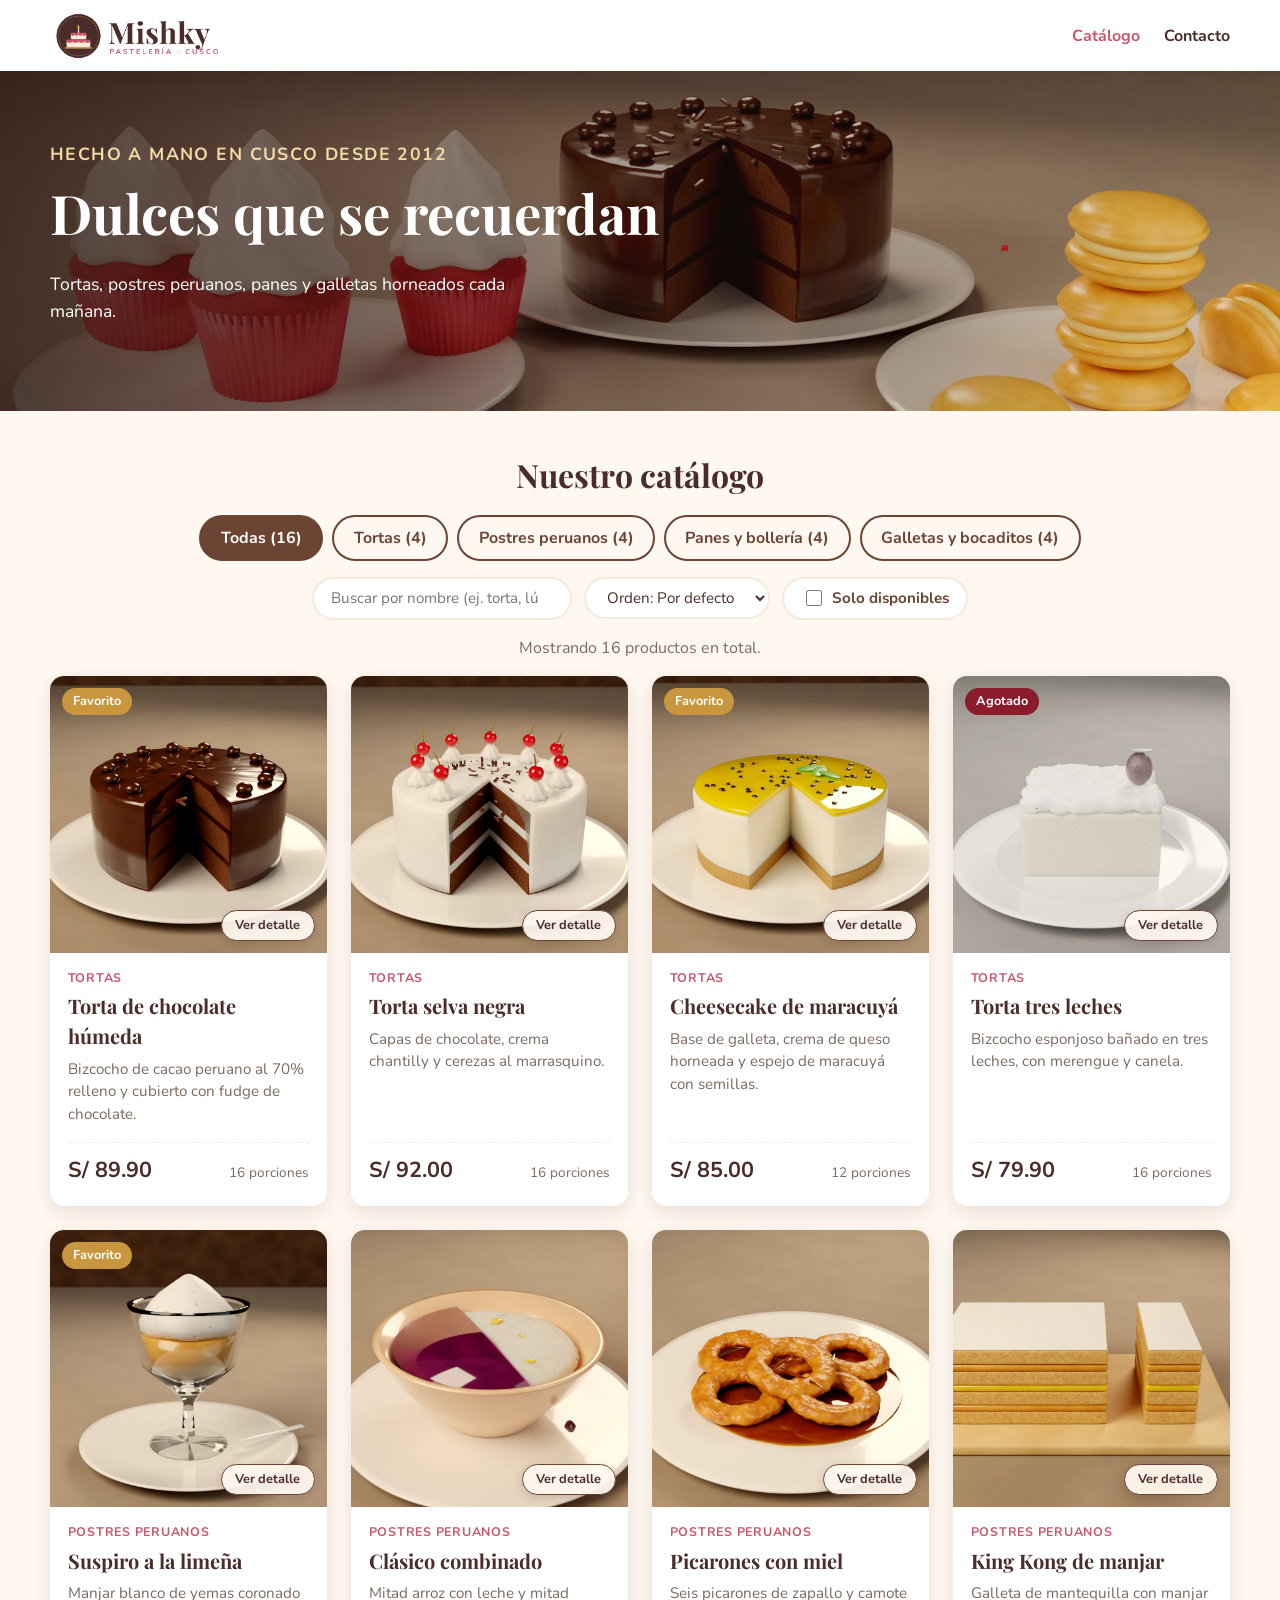
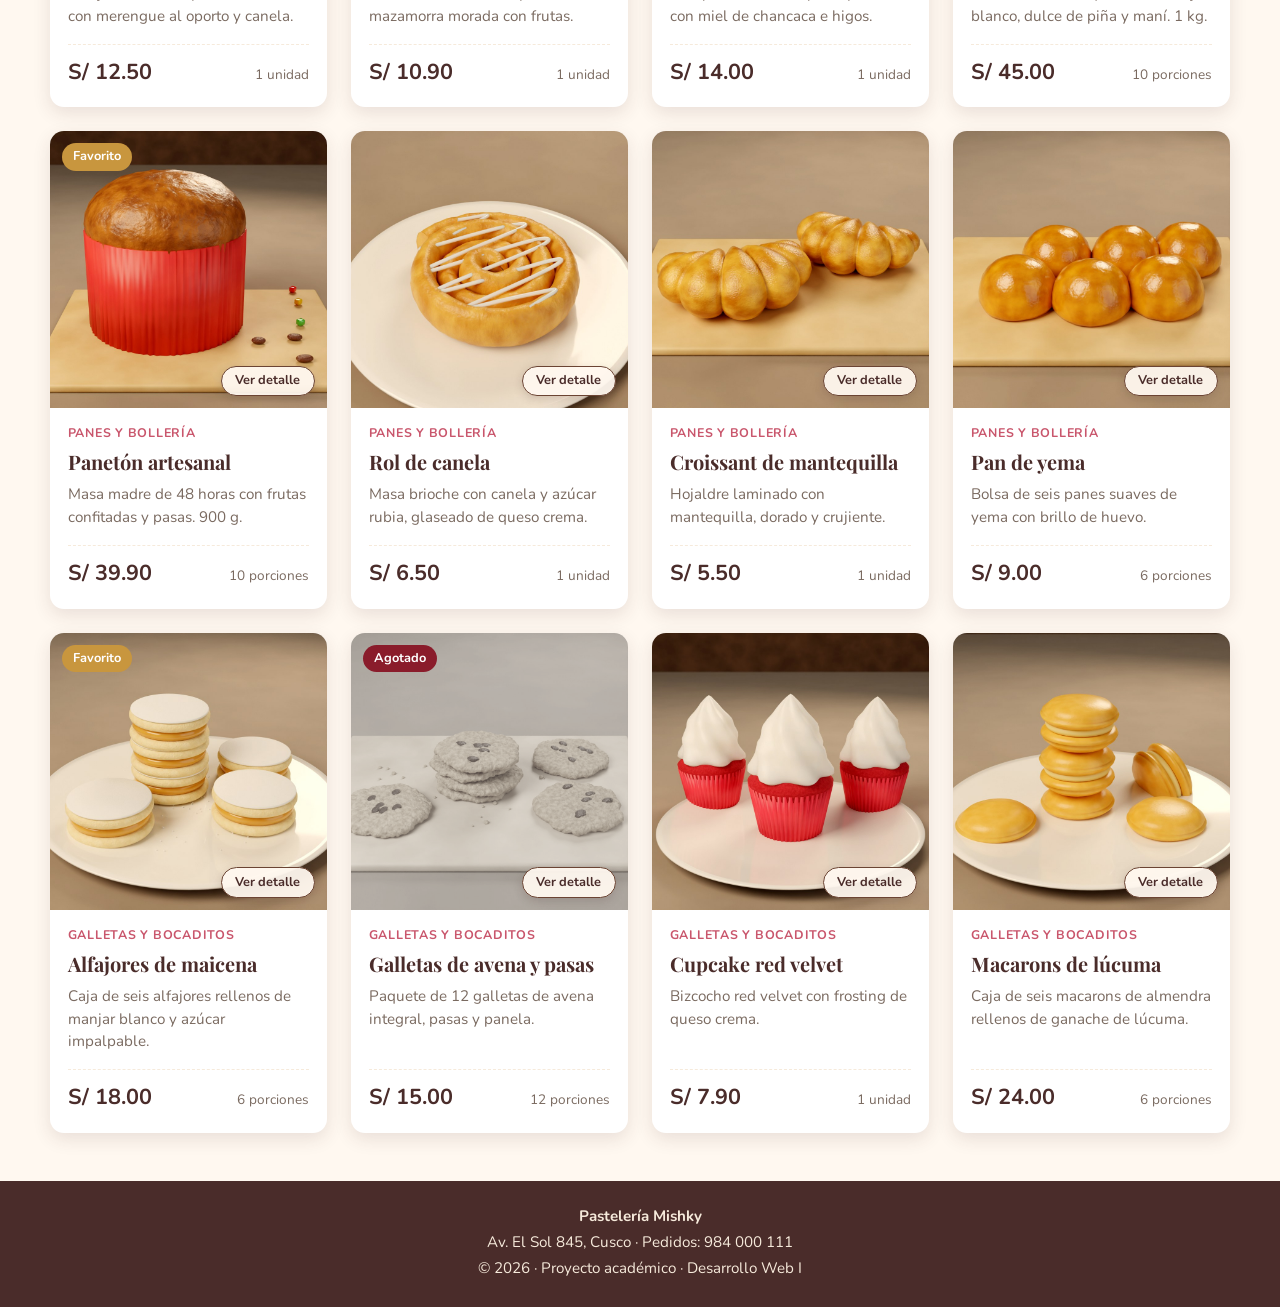
==== pasteleria-mishky/catalogo.html @ b1ee675c "Add files via upload" ====
<!doctype html>
<html lang="es">
  <head>
    <meta charset="UTF-8" />
    <meta name="viewport" content="width=device-width, initial-scale=1.0" />
    <title>Catálogo — Pastelería Mishky</title>
    <meta
      name="description"
      content="Tortas, postres peruanos, panes y galletas artesanales de Pastelería Mishky."
    />
    <link rel="icon" href="img/favicon.png" type="image/png" />
    <link rel="preconnect" href="https://fonts.googleapis.com" />
    <link rel="preconnect" href="https://fonts.gstatic.com" crossorigin />
    <link
      href="https://fonts.googleapis.com/css2?family=Playfair+Display:wght@700&family=Nunito:wght@400;700&display=swap"
      rel="stylesheet"
    />
    <link rel="stylesheet" href="css/estilos.css" />
  </head>
  <body>
    <header class="cabecera">
      <div class="contenedor cabecera__fila">
        <a href="catalogo.html" class="marca">
          <img
            src="img/logo.png"
            alt="Pastelería Mishky"
            width="176"
            height="52"
          />
        </a>
        <nav aria-label="Principal">
          <ul class="menu">
            <li><a href="#catalogo" aria-current="page">Catálogo</a></li>
            <li><a href="#contacto">Contacto</a></li>
          </ul>
        </nav>
      </div>
    </header>

    <section class="hero">
      <div class="contenedor hero__texto">
        <p class="hero__antetitulo">Hecho a mano en Cusco desde 2012</p>
        <h1>Dulces que se recuerdan</h1>
        <p>Tortas, postres peruanos, panes y galletas horneados cada mañana.</p>
      </div>
    </section>

    <main id="catalogo" class="contenedor">
      <h2 class="titulo-seccion">Nuestro catálogo</h2>

      <!-- Los botones de categoría se generan desde productos.json -->
      <div
        id="filtros"
        class="filtros"
        role="group"
        aria-label="Filtrar por categoría"
      ></div>

      <!-- Retos adicionales: Buscador, Ordenar por precio y Solo disponibles -->
      <div class="controles" aria-label="Búsqueda y ordenamiento">
        <input
          type="search"
          id="buscador"
          class="control-input"
          placeholder="Buscar por nombre (ej. torta, lúcuma...)"
          aria-label="Buscar producto por nombre"
        />

        <select id="orden" class="control-select" aria-label="Ordenar por precio">
          <option value="defecto">Orden: Por defecto</option>
          <option value="asc">Menor precio</option>
          <option value="desc">Mayor precio</option>
        </select>

        <label class="control-check">
          <input type="checkbox" id="solo-disponibles" />
          <span>Solo disponibles</span>
        </label>
      </div>

      <p id="estado" class="estado" role="status" aria-live="polite"></p>

      <!-- Contenedor vacío: el catálogo se renderiza con JavaScript -->
      <ul id="grilla" class="grilla" aria-busy="true"></ul>
    </main>

    <footer id="contacto" class="pie">
      <div class="contenedor">
        <strong>Pastelería Mishky</strong>
        <p>Av. El Sol 845, Cusco · Pedidos: 984 000 111</p>
        <p>&copy; 2026 · Proyecto académico · Desarrollo Web I</p>
      </div>
    </footer>

    <!-- Plantilla de una tarjeta de producto: el navegador no la muestra -->
    <template id="tpl-producto">
      <li class="tarjeta">
        <figure class="tarjeta__foto">
          <img width="600" height="600" loading="lazy" alt="" />
          <span class="etiqueta" hidden></span>
          <button type="button" class="btn-info">Ver detalle</button>
        </figure>
        <div class="tarjeta__cuerpo">
          <p class="tarjeta__categoria"></p>
          <h3 class="tarjeta__nombre"></h3>
          <p class="tarjeta__descripcion"></p>
          <div class="tarjeta__pie">
            <span class="tarjeta__precio"></span>
            <span class="tarjeta__porciones"></span>
          </div>
        </div>
      </li>
    </template>

    <!-- Ventana modal con la descripción detallada de cada producto -->
    <dialog id="modal-detalle" class="modal" aria-labelledby="modal-titulo">
      <article class="modal__contenido">
        <button
          type="button"
          class="modal__cerrar"
          aria-label="Cerrar detalle del producto"
        >
          &times;
        </button>
        <figure class="modal__foto">
          <img id="modal-img" src="img/sin-imagen.jpg" alt="" />
          <span id="modal-etiqueta" class="etiqueta" hidden></span>
        </figure>
        <div class="modal__cuerpo">
          <p id="modal-categoria" class="tarjeta__categoria"></p>
          <h3 id="modal-titulo" class="modal__titulo"></h3>
          <p id="modal-descripcion" class="modal__descripcion"></p>
          <ul class="modal__datos">
            <li>
              <strong>Presentación:</strong> <span id="modal-porciones"></span>
            </li>
            <li>
              <strong>Disponibilidad:</strong> <span id="modal-stock"></span>
            </li>
          </ul>
          <div class="modal__pie">
            <span id="modal-precio" class="tarjeta__precio"></span>
            <span class="modal__pedido">Pedidos: 984 000 111</span>
          </div>
        </div>
      </article>
    </dialog>

    <script src="js/catalogo.js" defer></script>
  </body>
</html>
---- pasteleria-mishky/css/estilos.css ----
/* Pastelería Mishky · Estilos del catálogo */
:root {
  --crema: #fff8f0;
  --crema-2: #f6eadb;
  --chocolate: #4a2c2a;
  --cacao: #6b4433;
  --rosa: #c9566c;
  --dorado: #c8963e;
  --gris: #7a6a60;
  --blanco: #ffffff;
  --radio: 14px;
  --sombra: 0 6px 18px rgba(74, 44, 42, 0.12);
}

*,
*::before,
*::after {
  box-sizing: border-box;
}

body {
  margin: 0;
  font-family: "Nunito", system-ui, sans-serif;
  color: var(--chocolate);
  background: var(--crema);
  line-height: 1.5;
}

img {
  max-width: 100%;
  display: block;
}

.contenedor {
  width: min(1180px, 100% - 2rem);
  margin-inline: auto;
}

/* Cabecera */
.cabecera {
  position: sticky;
  top: 0;
  z-index: 10;
  background: var(--blanco);
  box-shadow: 0 2px 10px rgba(74, 44, 42, 0.08);
}

.cabecera__fila {
  display: flex;
  align-items: center;
  justify-content: space-between;
  padding-block: 0.6rem;
}

.marca img {
  height: 52px;
  width: auto;
}

.menu {
  display: flex;
  gap: 1.5rem;
  list-style: none;
  margin: 0;
  padding: 0;
}

.menu a {
  color: var(--chocolate);
  font-weight: 700;
  text-decoration: none;
}

.menu a:hover,
.menu a[aria-current="page"] {
  color: var(--rosa);
}

/* Hero */
.hero {
  min-height: 340px;
  display: flex;
  align-items: center;
  color: var(--blanco);
  background:
    linear-gradient(
      90deg,
      rgba(40, 22, 18, 0.82) 0%,
      rgba(40, 22, 18, 0.35) 60%,
      rgba(40, 22, 18, 0) 100%
    ),
    url("../img/banner.jpg") center / cover no-repeat;
}

.hero__texto {
  max-width: 1180px;
}

.hero__antetitulo {
  color: #f3d9a4;
  font-weight: 700;
  letter-spacing: 0.08em;
  text-transform: uppercase;
  font-size: 0.85rem;
  margin: 0;
}

.hero h1 {
  font-family: "Playfair Display", Georgia, serif;
  font-size: clamp(2rem, 5vw, 3.4rem);
  margin: 0.3rem 0;
}

.hero p {
  max-width: 30rem;
  font-size: 1.1rem;
}

/* Filtros */
.titulo-seccion {
  font-family: "Playfair Display", Georgia, serif;
  font-size: 2rem;
  text-align: center;
  margin: 2.5rem 0 1rem;
}

.filtros {
  display: flex;
  flex-wrap: wrap;
  justify-content: center;
  gap: 0.6rem;
  margin-bottom: 1rem;
}

.filtro {
  font: inherit;
  font-weight: 700;
  cursor: pointer;
  padding: 0.55rem 1.2rem;
  border-radius: 999px;
  border: 2px solid var(--cacao);
  background: transparent;
  color: var(--cacao);
  transition:
    background 0.25s,
    color 0.25s,
    transform 0.25s;
}

.filtro:hover {
  transform: translateY(-2px);
}

.filtro[aria-pressed="true"] {
  background: var(--cacao);
  color: var(--blanco);
}

.filtro:focus-visible {
  outline: 3px solid var(--dorado);
  outline-offset: 2px;
}

/* Retos adicionales: buscador, selector de orden y disponibilidad */
.controles {
  display: flex;
  flex-wrap: wrap;
  justify-content: center;
  align-items: center;
  gap: 0.75rem;
  margin-bottom: 1rem;
}

.control-input,
.control-select {
  font: inherit;
  font-size: 0.95rem;
  color: var(--chocolate);
  background: var(--blanco);
  border: 2px solid var(--crema-2);
  border-radius: 999px;
  padding: 0.5rem 1.1rem;
  outline: none;
  transition: border-color 0.2s;
}

.control-input {
  min-width: 260px;
}

.control-input:focus,
.control-select:focus {
  border-color: var(--cacao);
}

.control-check {
  display: inline-flex;
  align-items: center;
  gap: 0.45rem;
  font-weight: 700;
  font-size: 0.95rem;
  color: var(--cacao);
  background: var(--blanco);
  border: 2px solid var(--crema-2);
  border-radius: 999px;
  padding: 0.5rem 1.1rem;
  cursor: pointer;
  -webkit-user-select: none;
  user-select: none;
}

.control-check input[type="checkbox"] {
  accent-color: var(--cacao);
  width: 1rem;
  height: 1rem;
  cursor: pointer;
}

.estado {
  text-align: center;
  color: var(--gris);
  min-height: 1.5em;
}

.estado--error {
  color: #a3202f;
  font-weight: 700;
}

/* Grilla y tarjetas */
.grilla {
  list-style: none;
  padding: 0;
  margin: 1rem 0 3rem;
  display: grid;
  gap: 1.5rem;
  grid-template-columns: repeat(auto-fill, minmax(250px, 1fr));
}

.tarjeta {
  background: var(--blanco);
  border-radius: var(--radio);
  overflow: hidden;
  box-shadow: var(--sombra);
  display: flex;
  flex-direction: column;
  transition:
    transform 0.25s,
    box-shadow 0.25s;
}

.tarjeta:hover {
  transform: translateY(-4px);
  box-shadow: 0 12px 26px rgba(74, 44, 42, 0.18);
}

.tarjeta__foto {
  position: relative;
  margin: 0;
  aspect-ratio: 1 / 1;
  background: var(--crema-2);
}

.tarjeta__foto img {
  width: 100%;
  height: 100%;
  object-fit: cover;
}

.etiqueta {
  position: absolute;
  top: 12px;
  left: 12px;
  background: var(--dorado);
  color: var(--blanco);
  font-size: 0.8rem;
  font-weight: 700;
  padding: 0.25rem 0.7rem;
  border-radius: 999px;
}

.etiqueta--agotado {
  background: #8a1c2b;
}

.tarjeta--agotado img {
  filter: grayscale(0.85);
  opacity: 0.75;
}

/* Botón sobre la imagen */
.btn-info {
  position: absolute;
  bottom: 12px;
  right: 12px;
  font: inherit;
  font-size: 0.8rem;
  font-weight: 700;
  color: var(--chocolate);
  background: rgba(255, 248, 240, 0.94);
  border: 1.5px solid var(--cacao);
  border-radius: 999px;
  padding: 0.3rem 0.85rem;
  cursor: pointer;
  box-shadow: 0 3px 10px rgba(74, 44, 42, 0.18);
  transition:
    background 0.2s,
    color 0.2s,
    transform 0.2s;
}

.btn-info:hover {
  background: var(--chocolate);
  color: var(--blanco);
  transform: translateY(-2px);
}

.btn-info:focus-visible {
  outline: 3px solid var(--dorado);
  outline-offset: 2px;
}

.tarjeta__cuerpo {
  padding: 1rem 1.1rem 1.2rem;
  display: flex;
  flex-direction: column;
  flex: 1;
}

.tarjeta__categoria {
  margin: 0;
  color: var(--rosa);
  font-size: 0.78rem;
  font-weight: 700;
  text-transform: uppercase;
  letter-spacing: 0.06em;
}

.tarjeta__nombre {
  font-family: "Playfair Display", Georgia, serif;
  font-size: 1.25rem;
  margin: 0.25rem 0 0.4rem;
}

.tarjeta__descripcion {
  margin: 0 0 1rem;
  color: var(--gris);
  font-size: 0.95rem;
  flex: 1;
}

.tarjeta__pie {
  display: flex;
  justify-content: space-between;
  align-items: baseline;
  border-top: 1px dashed var(--crema-2);
  padding-top: 0.7rem;
}

.tarjeta__precio {
  font-size: 1.35rem;
  font-weight: 700;
  color: var(--chocolate);
}

.tarjeta__porciones {
  font-size: 0.85rem;
  color: var(--gris);
}

/* Ventana modal de detalle */
.modal {
  border: none;
  border-radius: var(--radio);
  padding: 0;
  max-width: 680px;
  width: calc(100% - 2rem);
  background: var(--blanco);
  color: var(--chocolate);
  box-shadow: 0 18px 45px rgba(40, 22, 18, 0.35);
}

.modal::backdrop {
  background: rgba(40, 22, 18, 0.65);
  -webkit-backdrop-filter: blur(2px);
  backdrop-filter: blur(2px);
}

.modal__contenido {
  position: relative;
  display: grid;
  grid-template-columns: 1fr 1.15fr;
}

.modal__cerrar {
  position: absolute;
  top: 10px;
  right: 12px;
  z-index: 2;
  width: 34px;
  height: 34px;
  border: none;
  border-radius: 50%;
  background: var(--crema);
  color: var(--chocolate);
  font-size: 1.4rem;
  line-height: 1;
  cursor: pointer;
}

.modal__cerrar:hover {
  background: var(--chocolate);
  color: var(--blanco);
}

.modal__foto {
  position: relative;
  margin: 0;
  background: var(--crema-2);
}

.modal__foto img {
  width: 100%;
  height: 100%;
  object-fit: cover;
}

.modal__cuerpo {
  padding: 1.5rem 1.4rem;
  display: flex;
  flex-direction: column;
}

.modal__titulo {
  font-family: "Playfair Display", Georgia, serif;
  font-size: 1.5rem;
  margin: 0.3rem 0 0.75rem;
}

.modal__descripcion {
  margin: 0 0 1rem;
  color: var(--gris);
  font-size: 0.98rem;
  flex: 1;
}

.modal__datos {
  list-style: none;
  padding: 0.75rem 0;
  margin: 0 0 1rem;
  border-top: 1px dashed var(--crema-2);
  border-bottom: 1px dashed var(--crema-2);
  font-size: 0.9rem;
  display: grid;
  gap: 0.35rem;
}

.modal__pie {
  display: flex;
  justify-content: space-between;
  align-items: center;
  gap: 0.5rem;
}

.modal__pedido {
  font-size: 0.82rem;
  font-weight: 700;
  color: var(--cacao);
  background: var(--crema);
  padding: 0.35rem 0.75rem;
  border-radius: 999px;
}

/* Pie */
.pie {
  background: var(--chocolate);
  color: var(--crema-2);
  text-align: center;
  padding: 1.5rem 0;
  font-size: 0.95rem;
}

.pie p {
  margin: 0.2rem 0;
}

@media (max-width: 600px) {
  .menu {
    gap: 1rem;
  }

  .hero {
    min-height: 260px;
  }

  .titulo-seccion {
    font-size: 1.6rem;
  }

  .modal__contenido {
    grid-template-columns: 1fr;
  }
}
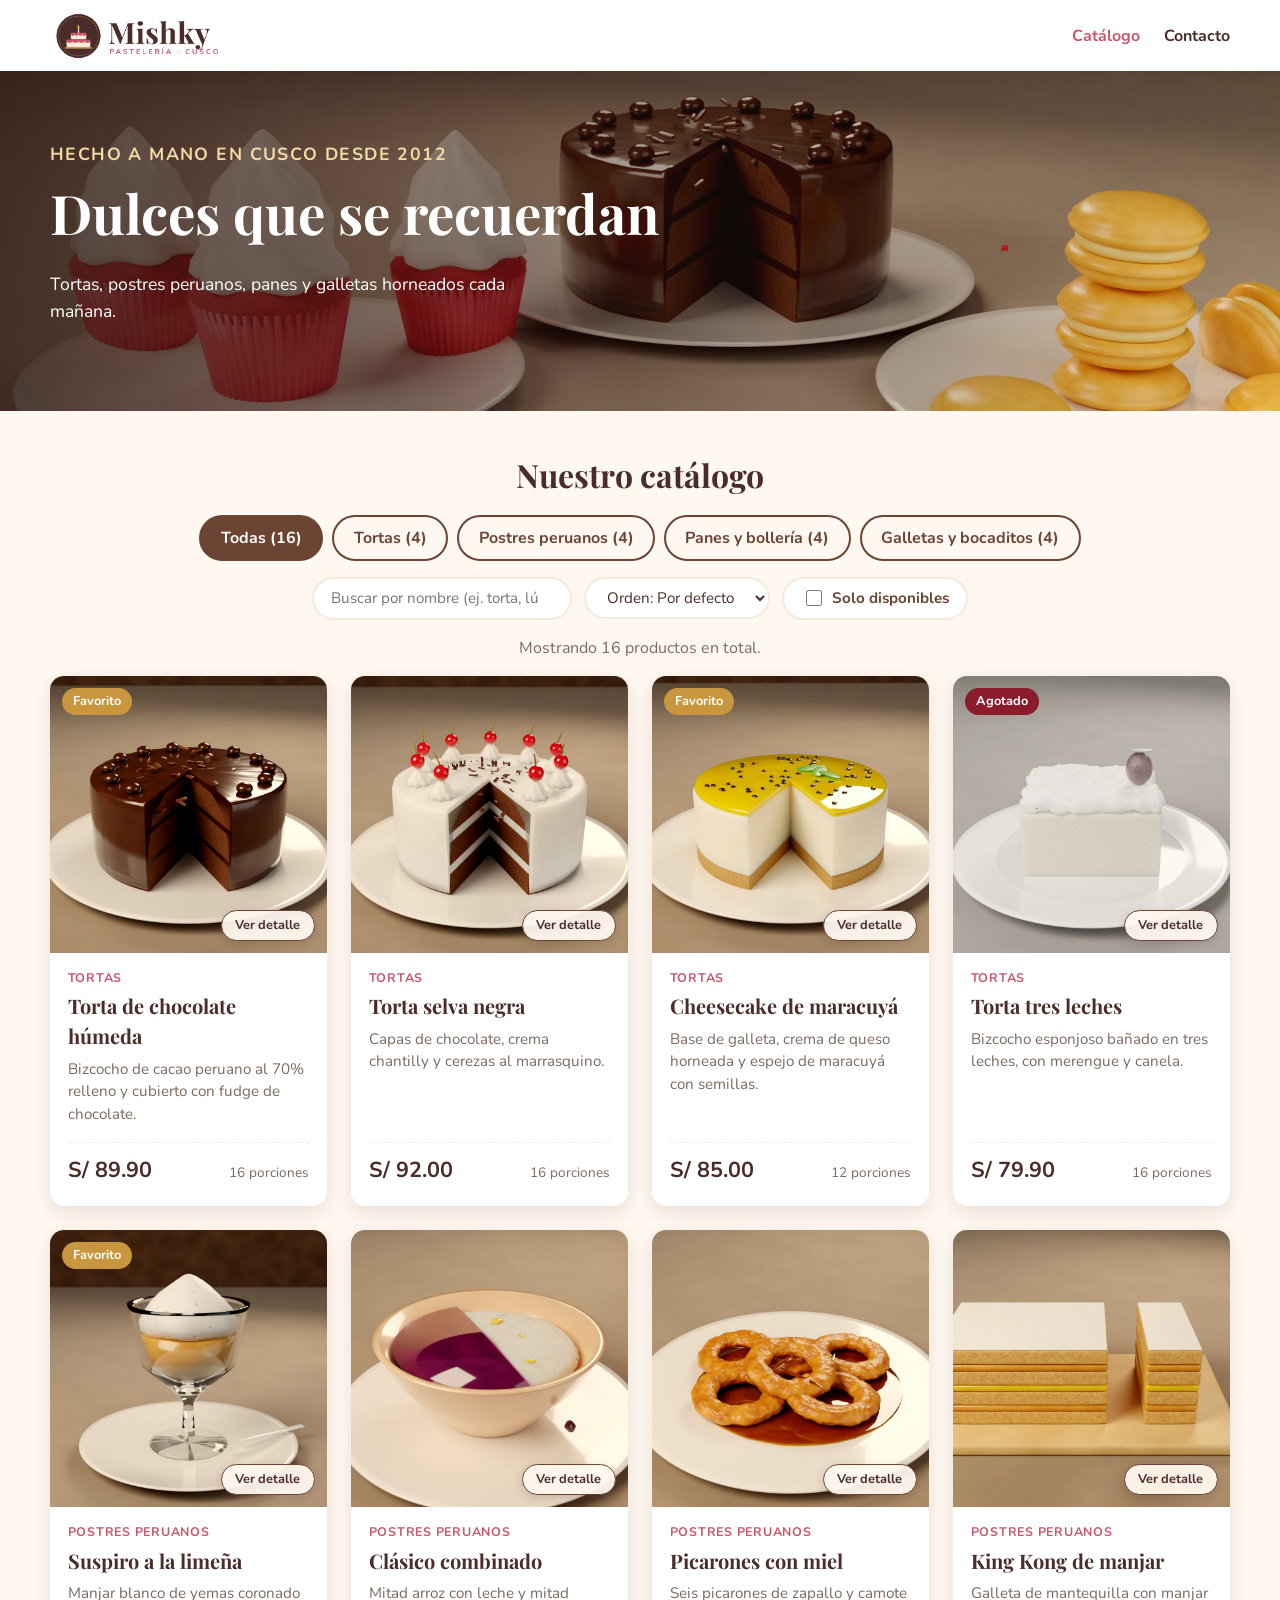
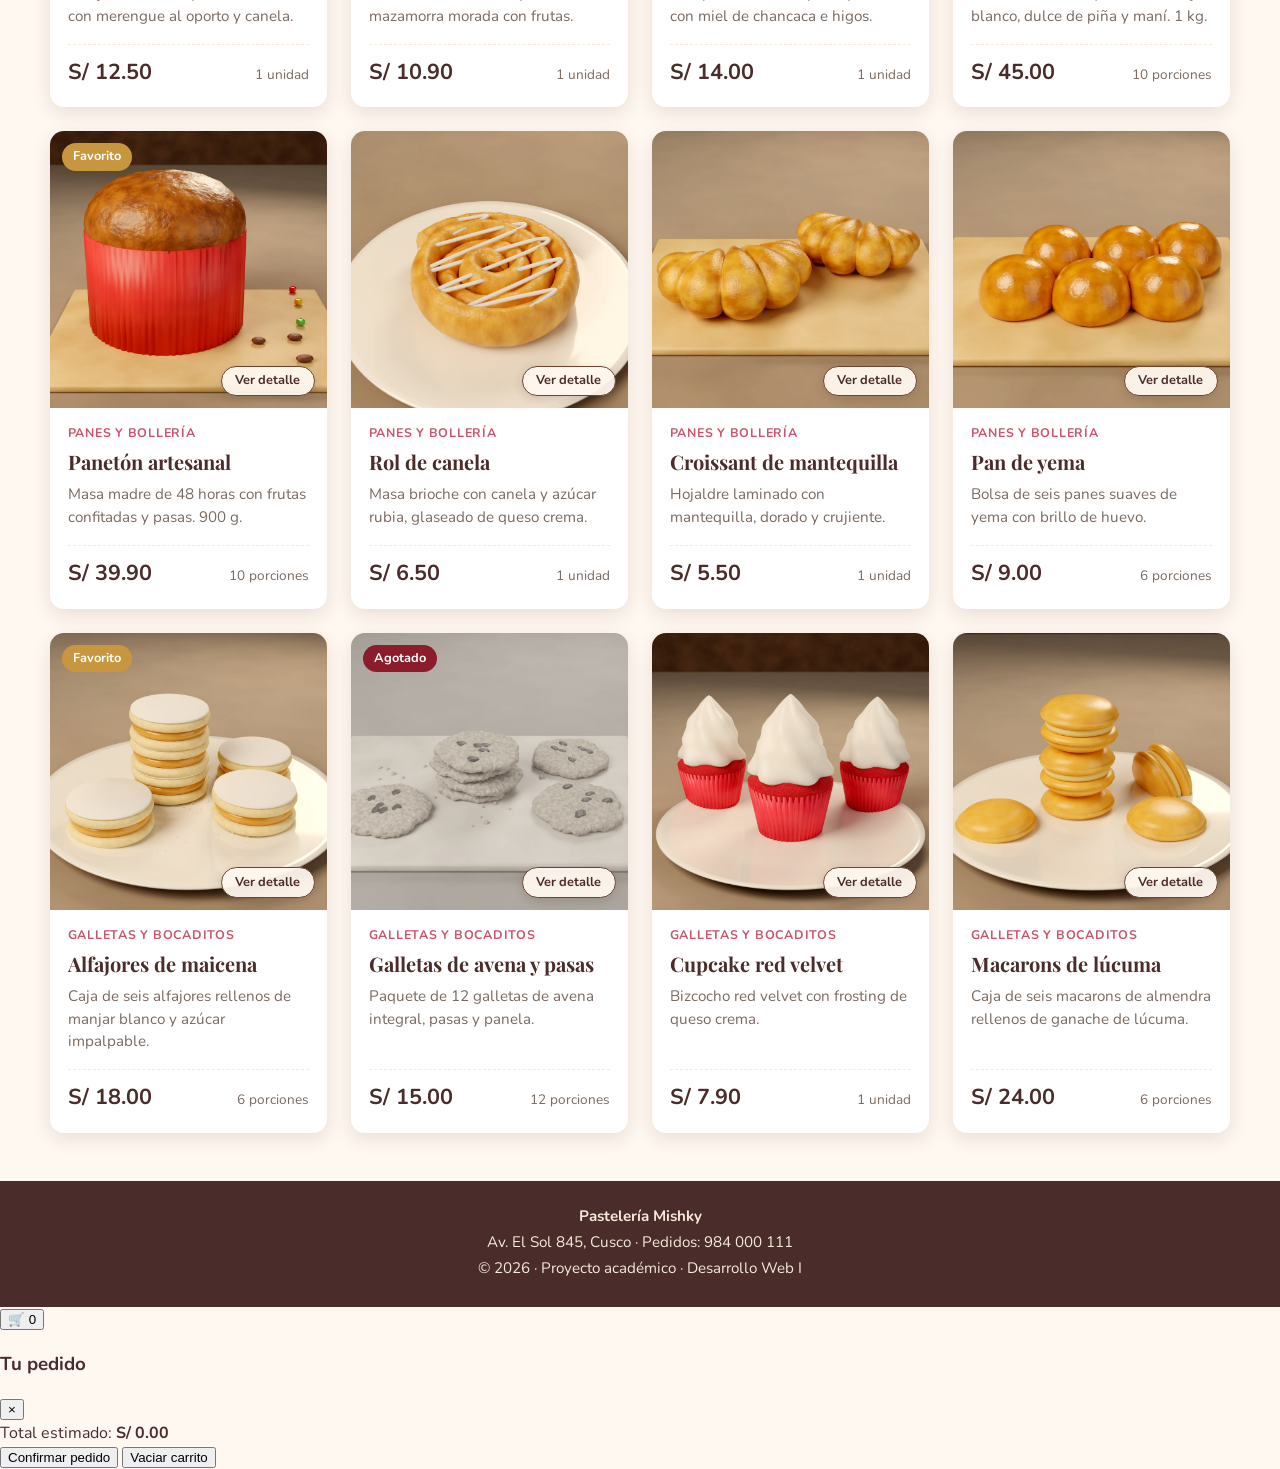
==== commit 069d4f78: "Update catalogo.html" ====
--- a/pasteleria-mishky/catalogo.html
+++ b/pasteleria-mishky/catalogo.html
@@ -147,5 +147,28 @@
     </dialog>
 
     <script src="js/catalogo.js" defer></script>
+    <!-- Botón flotante del carrito -->
+<button id="mishky-cart-toggle" class="mishky-cart-fab" aria-label="Abrir carrito">
+  🛒 <span id="mishky-cart-count">0</span>
+</button>
+
+<!-- Panel lateral del carrito -->
+<div id="mishky-cart-overlay" class="mishky-overlay">
+  <aside class="mishky-drawer">
+    <div class="mishky-drawer-header">
+      <h3>Tu pedido</h3>
+      <button id="mishky-cart-close" class="mishky-close-btn">&times;</button>
+    </div>
+    <div id="mishky-cart-items" class="mishky-drawer-body"></div>
+    <div class="mishky-drawer-footer">
+      <div class="mishky-total-row">
+        <span>Total estimado:</span>
+        <strong id="mishky-cart-total">S/ 0.00</strong>
+      </div>
+      <button id="mishky-cart-confirm" class="mishky-btn-primary">Confirmar pedido</button>
+      <button id="mishky-cart-clear" class="mishky-btn-secondary">Vaciar carrito</button>
+    </div>
+  </aside>
+</div>
   </body>
-</html>+</html>
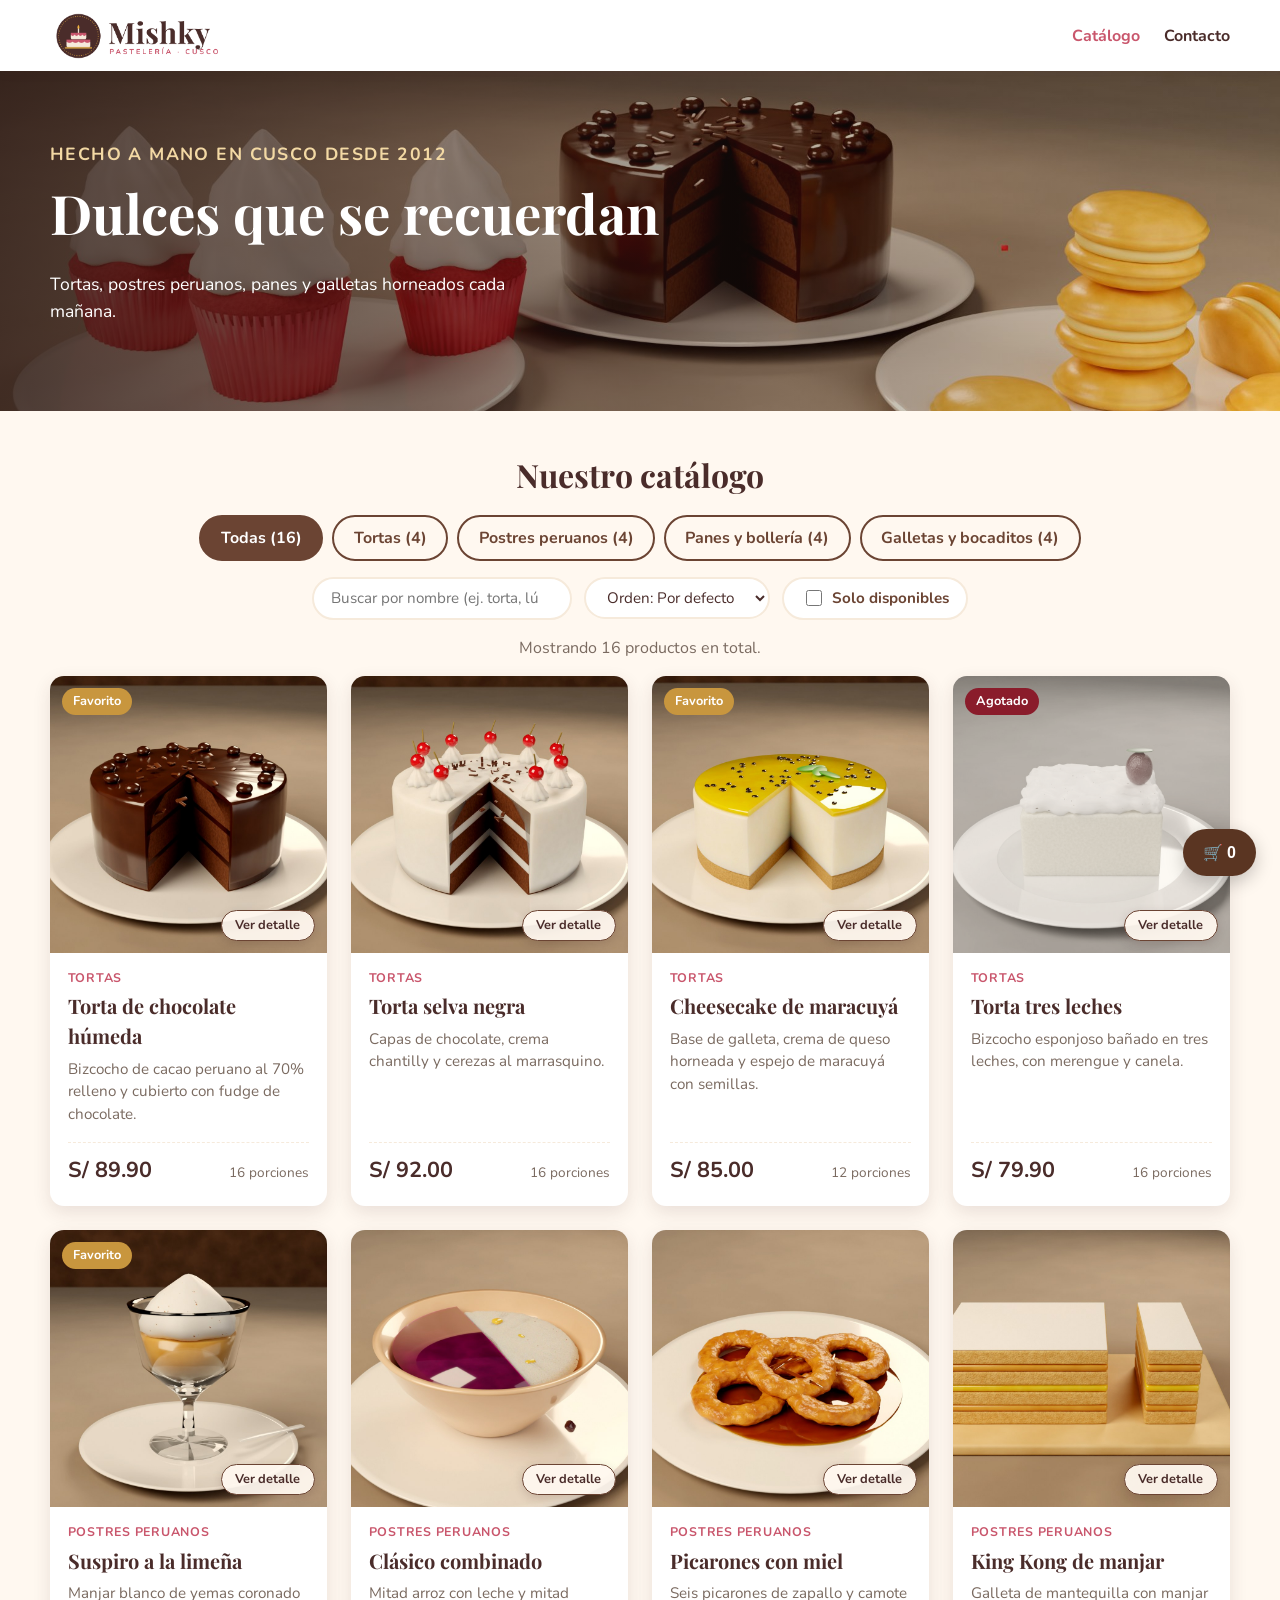
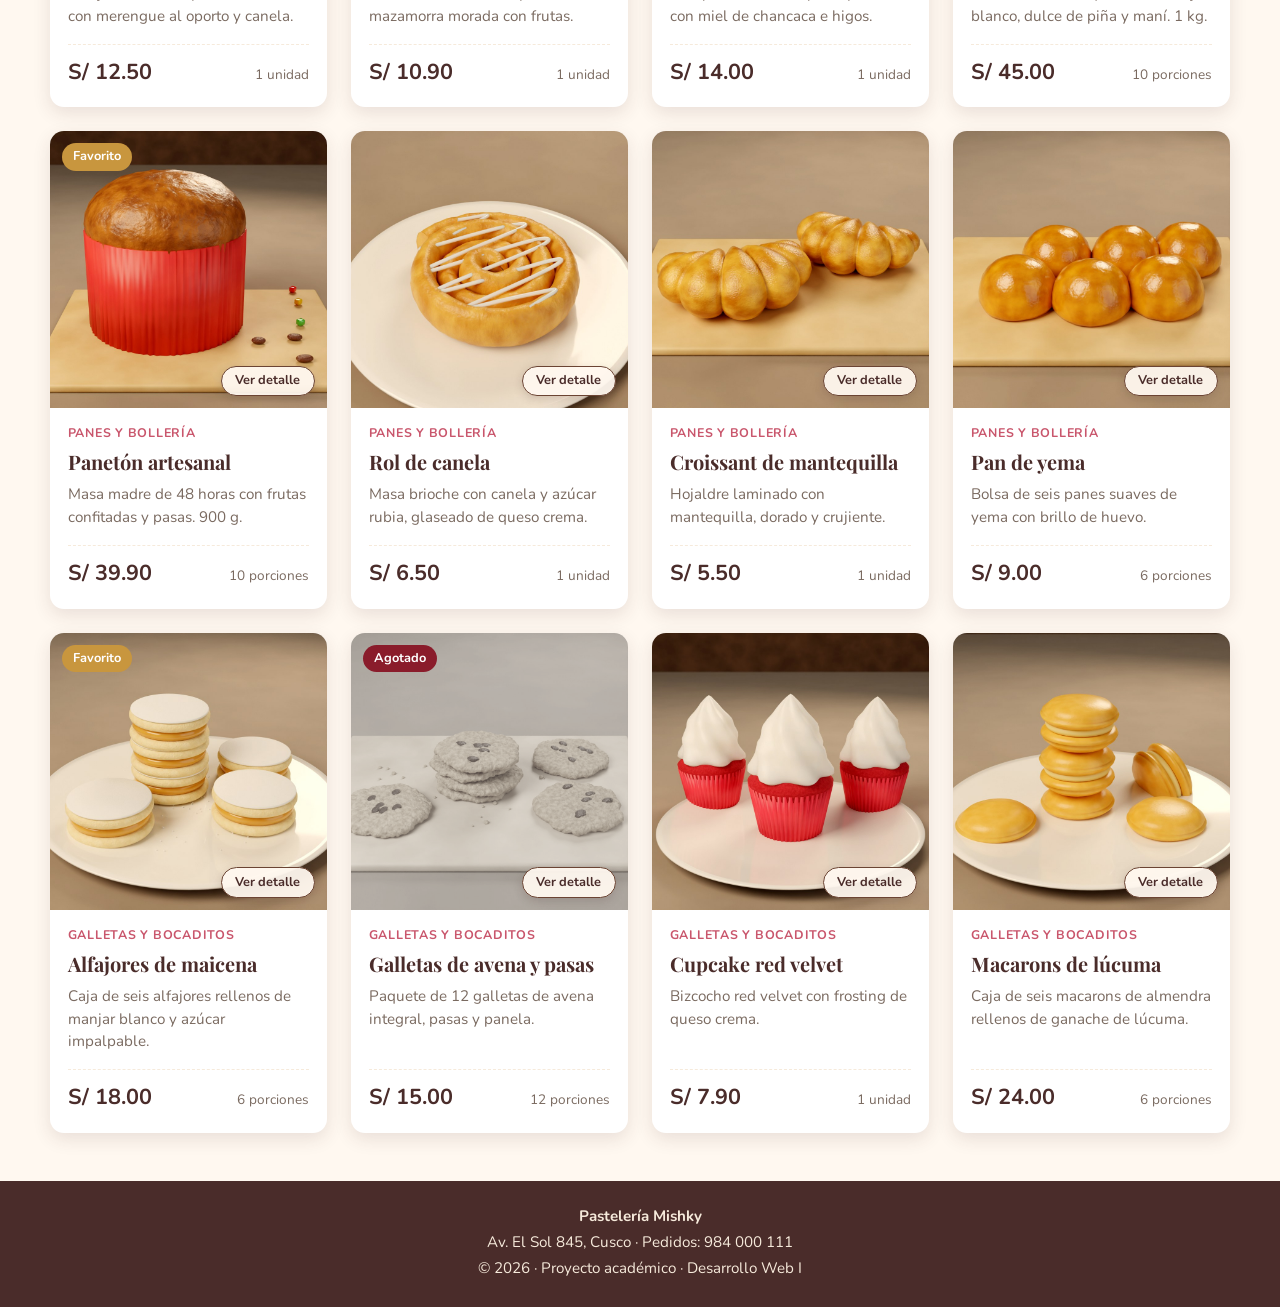
==== commit 4787c54d: "Update catalogo.html" ====
--- a/pasteleria-mishky/catalogo.html
+++ b/pasteleria-mishky/catalogo.html
@@ -92,7 +92,7 @@
       </div>
     </footer>
 
-    <!-- Plantilla de una tarjeta de producto: el navegador no la muestra -->
+    <!-- Plantilla de una tarjeta de producto -->
     <template id="tpl-producto">
       <li class="tarjeta">
         <figure class="tarjeta__foto">
@@ -146,29 +146,55 @@
       </article>
     </dialog>
 
+    <!-- Botón flotante del carrito -->
+    <button id="mishky-cart-toggle" class="mishky-cart-fab" aria-label="Abrir carrito">
+      🛒 <span id="mishky-cart-count">0</span>
+    </button>
+
+    <!-- Panel lateral del carrito -->
+    <div id="mishky-cart-overlay" class="mishky-overlay">
+      <aside class="mishky-drawer">
+        <div class="mishky-drawer-header">
+          <h3>Tu pedido</h3>
+          <button id="mishky-cart-close" class="mishky-close-btn">&times;</button>
+        </div>
+        <div id="mishky-cart-items" class="mishky-drawer-body"></div>
+        <div class="mishky-drawer-footer">
+          <div class="mishky-total-row">
+            <span>Total estimado:</span>
+            <strong id="mishky-cart-total">S/ 0.00</strong>
+          </div>
+          <button id="mishky-cart-confirm" class="mishky-btn-primary">Confirmar pedido</button>
+          <button id="mishky-cart-clear" class="mishky-btn-secondary">Vaciar carrito</button>
+        </div>
+      </aside>
+    </div>
+
+    <!-- Modal de Contacto -->
+    <div id="mishky-contact-modal" class="mishky-overlay" style="justify-content:center;align-items:center;">
+      <div class="mishky-contact-box">
+        <div class="mishky-drawer-header">
+          <h3>Contáctanos — Pastelería Mishky</h3>
+          <button id="mishky-contact-close" class="mishky-close-btn">&times;</button>
+        </div>
+        <p style="font-size:14px;color:#6b5e55;margin:10px 0 14px;">
+          📍 Av. El Sol 845, Cusco &nbsp;|&nbsp; 🕒 Lun - Sáb: 8:00 a.m. - 8:00 p.m.
+        </p>
+        <form id="mishky-contact-form" novalidate>
+          <input type="text" id="mishky-c-nombre" class="mishky-input" placeholder="Tu nombre completo" required>
+          <input type="email" id="mishky-c-email" class="mishky-input" placeholder="Correo electrónico" required>
+          <select id="mishky-c-motivo" class="mishky-input">
+            <option value="Torta personalizada">Pedido de torta personalizada</option>
+            <option value="Eventos">Bocaditos para eventos</option>
+            <option value="Consulta">Consulta sobre envíos en Cusco</option>
+          </select>
+          <textarea id="mishky-c-mensaje" class="mishky-input" rows="3" placeholder="Cuéntanos qué deseas pedir..." required></textarea>
+          <div id="mishky-contact-feedback" style="font-size:13px;margin-bottom:8px;"></div>
+          <button type="submit" class="mishky-btn-primary">Enviar mensaje</button>
+        </form>
+      </div>
+    </div>
+
     <script src="js/catalogo.js" defer></script>
-    <!-- Botón flotante del carrito -->
-<button id="mishky-cart-toggle" class="mishky-cart-fab" aria-label="Abrir carrito">
-  🛒 <span id="mishky-cart-count">0</span>
-</button>
-
-<!-- Panel lateral del carrito -->
-<div id="mishky-cart-overlay" class="mishky-overlay">
-  <aside class="mishky-drawer">
-    <div class="mishky-drawer-header">
-      <h3>Tu pedido</h3>
-      <button id="mishky-cart-close" class="mishky-close-btn">&times;</button>
-    </div>
-    <div id="mishky-cart-items" class="mishky-drawer-body"></div>
-    <div class="mishky-drawer-footer">
-      <div class="mishky-total-row">
-        <span>Total estimado:</span>
-        <strong id="mishky-cart-total">S/ 0.00</strong>
-      </div>
-      <button id="mishky-cart-confirm" class="mishky-btn-primary">Confirmar pedido</button>
-      <button id="mishky-cart-clear" class="mishky-btn-secondary">Vaciar carrito</button>
-    </div>
-  </aside>
-</div>
   </body>
 </html>
--- a/pasteleria-mishky/css/estilos.css
+++ b/pasteleria-mishky/css/estilos.css
@@ -500,4 +500,97 @@
   .modal__contenido {
     grid-template-columns: 1fr;
   }
-}+}
+
+/* === CARRITO DE PEDIDOS MISHKY === */
+.mishky-add-btn {
+  width: 100%;
+  margin-top: 10px;
+  padding: 9px 14px;
+  border: none;
+  border-radius: 20px;
+  background-color: #5a3522;
+  color: #fff;
+  font-weight: 600;
+  cursor: pointer;
+  transition: background 0.2s;
+}
+.mishky-add-btn:hover:not(:disabled) { background-color: #3f2315; }
+.mishky-add-btn:disabled {
+  background-color: #ccc3bc;
+  color: #6e655f;
+  cursor: not-allowed;
+}
+.mishky-cart-fab {
+  position: fixed;
+  bottom: 24px;
+  right: 24px;
+  background-color: #5a3522;
+  color: #fff;
+  border: none;
+  border-radius: 50px;
+  padding: 14px 20px;
+  font-size: 16px;
+  font-weight: bold;
+  box-shadow: 0 6px 18px rgba(0, 0, 0, 0.22);
+  cursor: pointer;
+  z-index: 900;
+}
+.mishky-overlay {
+  display: none;
+  position: fixed;
+  inset: 0;
+  background: rgba(0, 0, 0, 0.45);
+  z-index: 1000;
+  justify-content: flex-end;
+}
+.mishky-overlay.activo { display: flex; }
+.mishky-drawer {
+  width: 100%;
+  max-width: 380px;
+  background: #fbf7f2;
+  height: 100%;
+  display: flex;
+  flex-direction: column;
+  padding: 20px;
+  box-sizing: border-box;
+}
+.mishky-drawer-header, .mishky-total-row {
+  display: flex;
+  justify-content: space-between;
+  align-items: center;
+}
+.mishky-drawer-header { border-bottom: 1px solid #e5dcd3; padding-bottom: 12px; }
+.mishky-close-btn { background: none; border: none; font-size: 26px; cursor: pointer; color: #5a3522; }
+.mishky-drawer-body { flex: 1; overflow-y: auto; padding: 14px 0; }
+.mishky-cart-item {
+  display: flex;
+  justify-content: space-between;
+  align-items: center;
+  background: #fff;
+  padding: 10px 12px;
+  border-radius: 12px;
+  margin-bottom: 10px;
+  border: 1px solid #eee5dc;
+}
+.mishky-qty-controls button {
+  background: #efe6dd;
+  border: none;
+  width: 26px;
+  height: 26px;
+  border-radius: 50%;
+  cursor: pointer;
+  font-weight: bold;
+}
+.mishky-drawer-footer { border-top: 1px solid #e5dcd3; padding-top: 14px; }
+.mishky-btn-primary, .mishky-btn-secondary {
+  width: 100%;
+  padding: 11px;
+  border-radius: 20px;
+  border: none;
+  font-weight: 600;
+  cursor: pointer;
+  margin-top: 8px;
+}
+.mishky-btn-primary { background: #5a3522; color: #fff; }
+.mishky-btn-secondary { background: #e8dfd6; color: #4a2c18; }
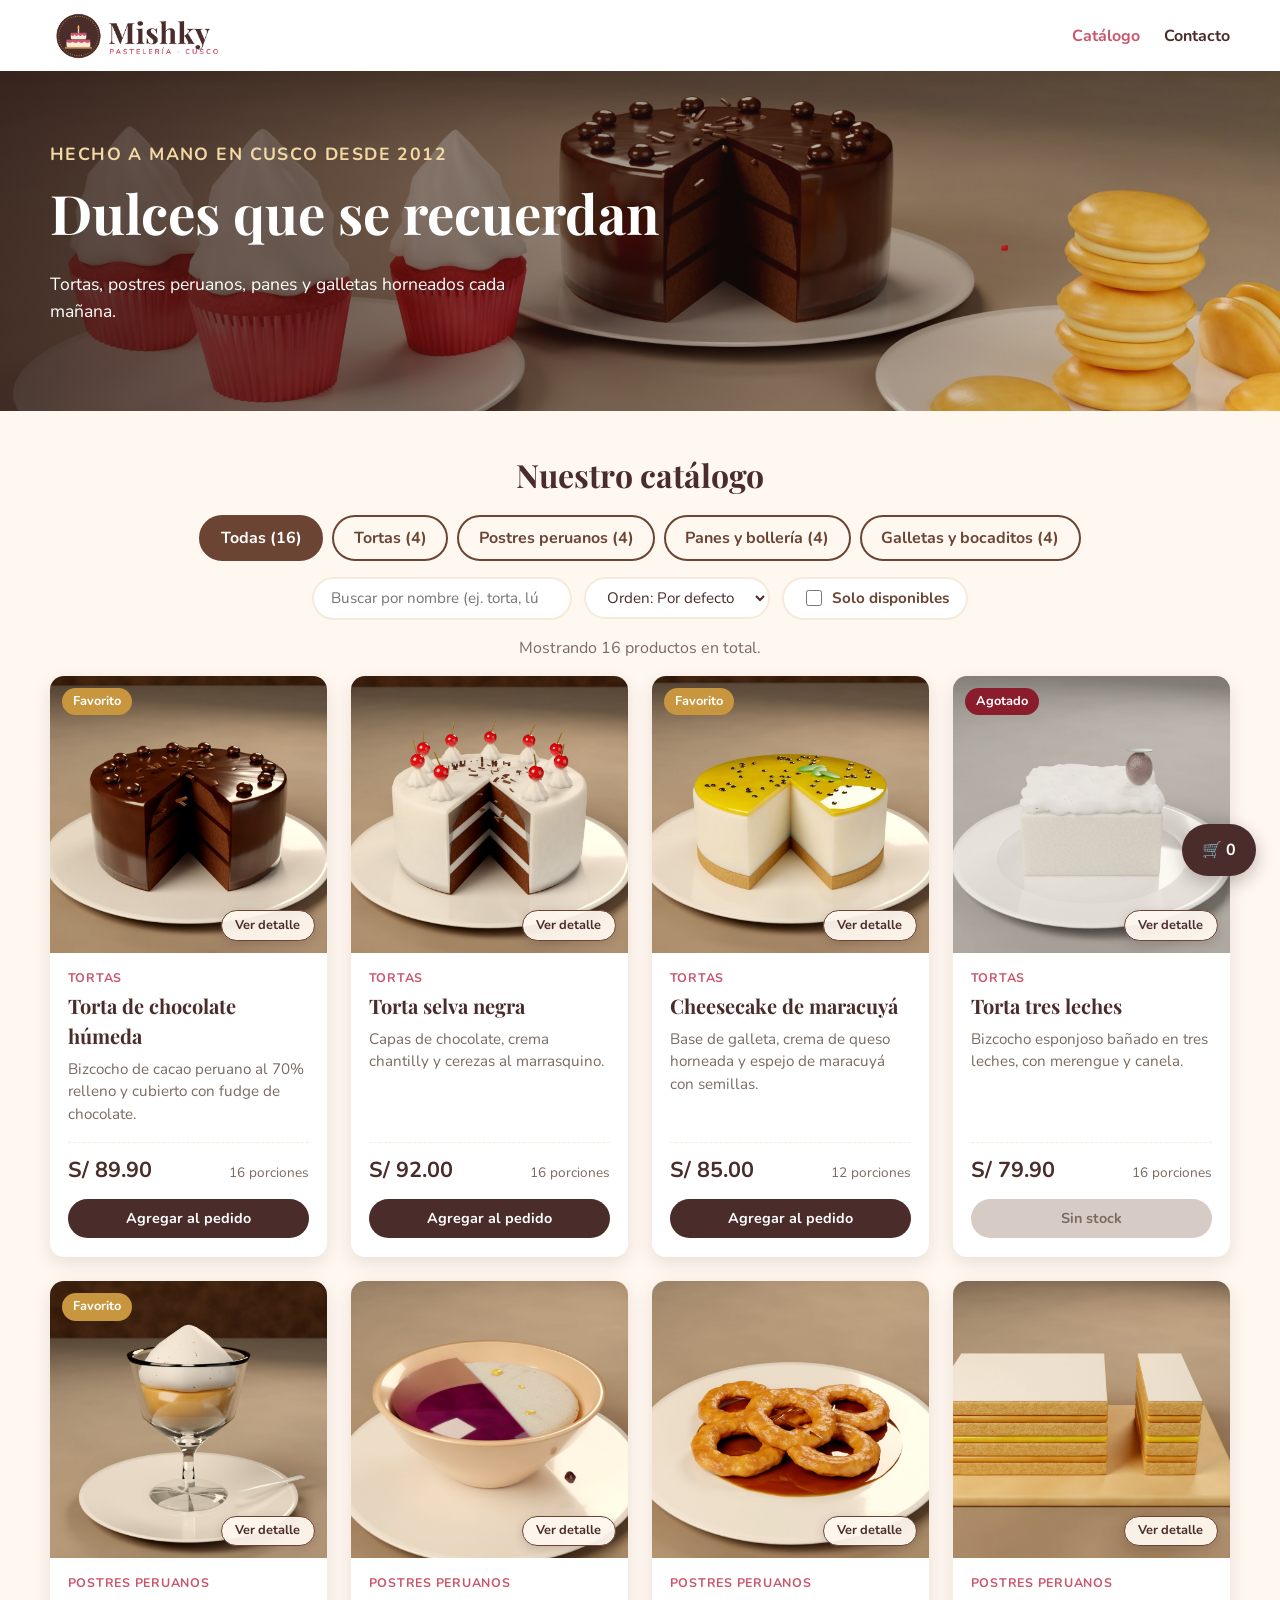
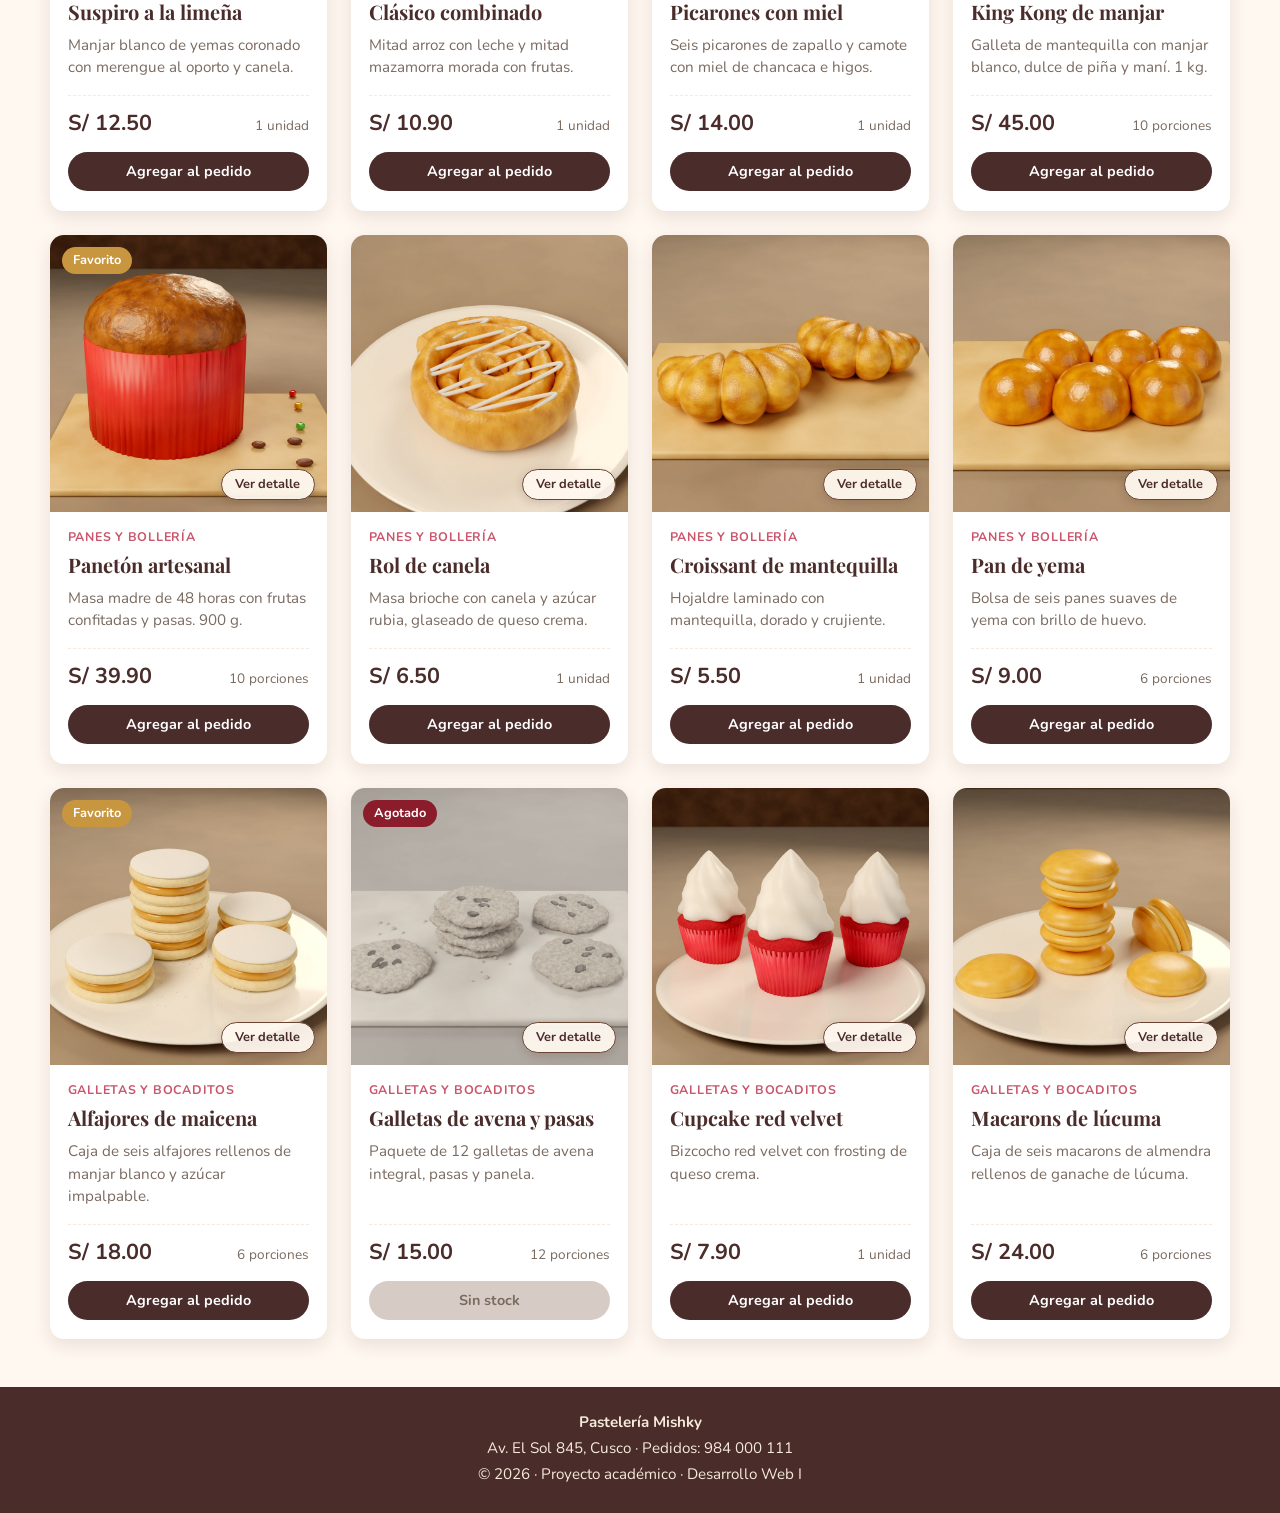
==== commit dd573036: "Update catalogo.html" ====
--- a/pasteleria-mishky/catalogo.html
+++ b/pasteleria-mishky/catalogo.html
@@ -151,7 +151,7 @@
       🛒 <span id="mishky-cart-count">0</span>
     </button>
 
-    <!-- Panel lateral del carrito -->
+    <!-- Panel lateral del carrito con cupón -->
     <div id="mishky-cart-overlay" class="mishky-overlay">
       <aside class="mishky-drawer">
         <div class="mishky-drawer-header">
@@ -160,18 +160,101 @@
         </div>
         <div id="mishky-cart-items" class="mishky-drawer-body"></div>
         <div class="mishky-drawer-footer">
-          <div class="mishky-total-row">
+          <div class="mishky-coupon-box">
+            <input
+              type="text"
+              id="mishky-coupon-input"
+              class="mishky-input"
+              style="margin-bottom:0;"
+              placeholder="Cupón (ej. MISHKY10)"
+            />
+            <button type="button" id="mishky-coupon-apply" class="mishky-btn-small">
+              Aplicar
+            </button>
+          </div>
+          <div id="mishky-coupon-msg" style="font-size:12px;margin:4px 0 8px;"></div>
+
+          <div class="mishky-total-row" style="font-size:14px;color:var(--gris);">
+            <span>Subtotal:</span>
+            <span id="mishky-cart-subtotal">S/ 0.00</span>
+          </div>
+          <div
+            id="mishky-discount-row"
+            class="mishky-total-row"
+            style="font-size:14px;color:#2e7d32;display:none;"
+          >
+            <span>Descuento aplicado:</span>
+            <span id="mishky-cart-discount">- S/ 0.00</span>
+          </div>
+          <div class="mishky-total-row" style="margin-top:6px;">
             <span>Total estimado:</span>
             <strong id="mishky-cart-total">S/ 0.00</strong>
           </div>
-          <button id="mishky-cart-confirm" class="mishky-btn-primary">Confirmar pedido</button>
-          <button id="mishky-cart-clear" class="mishky-btn-secondary">Vaciar carrito</button>
+          <button id="mishky-cart-confirm" class="mishky-btn-primary">
+            Confirmar pedido
+          </button>
+          <button id="mishky-cart-clear" class="mishky-btn-secondary">
+            Vaciar carrito
+          </button>
         </div>
       </aside>
     </div>
 
+    <!-- Modal de Comprobante de Orden -->
+    <div
+      id="mishky-receipt-modal"
+      class="mishky-overlay"
+      style="justify-content:center;align-items:center;"
+    >
+      <div class="mishky-contact-box" style="max-width:420px;">
+        <div class="mishky-drawer-header">
+          <h3>Orden registrada</h3>
+          <button id="mishky-receipt-close" class="mishky-close-btn">&times;</button>
+        </div>
+        <div style="text-align:center;margin:12px 0;">
+          <span class="mishky-order-badge" id="mishky-order-code">#MSK-0000</span>
+          <p style="font-size:13px;color:var(--gris);margin:6px 0 0;">
+            Presenta este código al recoger o recibir tu pedido.
+          </p>
+        </div>
+
+        <label style="font-size:13px;font-weight:700;display:block;margin-bottom:4px;">
+          Modalidad de entrega:
+        </label>
+        <select id="mishky-delivery-mode" class="mishky-input">
+          <option value="Recojo en tienda (Av. El Sol 845, Cusco)">
+            Recojo en tienda (Av. El Sol 845, Cusco)
+          </option>
+          <option value="Delivery local en Cusco">Delivery local en Cusco</option>
+        </select>
+
+        <div id="mishky-receipt-list" class="mishky-receipt-items"></div>
+
+        <div
+          class="mishky-total-row"
+          style="border-top:1px dashed var(--crema-2);padding-top:10px;margin-top:8px;"
+        >
+          <span>Total a pagar:</span>
+          <strong id="mishky-receipt-total" style="font-size:1.2rem;">S/ 0.00</strong>
+        </div>
+
+        <button
+          type="button"
+          id="mishky-receipt-done"
+          class="mishky-btn-primary"
+          style="margin-top:14px;"
+        >
+          Finalizar pedido
+        </button>
+      </div>
+    </div>
+
     <!-- Modal de Contacto -->
-    <div id="mishky-contact-modal" class="mishky-overlay" style="justify-content:center;align-items:center;">
+    <div
+      id="mishky-contact-modal"
+      class="mishky-overlay"
+      style="justify-content:center;align-items:center;"
+    >
       <div class="mishky-contact-box">
         <div class="mishky-drawer-header">
           <h3>Contáctanos — Pastelería Mishky</h3>
@@ -181,14 +264,32 @@
           📍 Av. El Sol 845, Cusco &nbsp;|&nbsp; 🕒 Lun - Sáb: 8:00 a.m. - 8:00 p.m.
         </p>
         <form id="mishky-contact-form" novalidate>
-          <input type="text" id="mishky-c-nombre" class="mishky-input" placeholder="Tu nombre completo" required>
-          <input type="email" id="mishky-c-email" class="mishky-input" placeholder="Correo electrónico" required>
+          <input
+            type="text"
+            id="mishky-c-nombre"
+            class="mishky-input"
+            placeholder="Tu nombre completo"
+            required
+          />
+          <input
+            type="email"
+            id="mishky-c-email"
+            class="mishky-input"
+            placeholder="Correo electrónico"
+            required
+          />
           <select id="mishky-c-motivo" class="mishky-input">
             <option value="Torta personalizada">Pedido de torta personalizada</option>
             <option value="Eventos">Bocaditos para eventos</option>
             <option value="Consulta">Consulta sobre envíos en Cusco</option>
           </select>
-          <textarea id="mishky-c-mensaje" class="mishky-input" rows="3" placeholder="Cuéntanos qué deseas pedir..." required></textarea>
+          <textarea
+            id="mishky-c-mensaje"
+            class="mishky-input"
+            rows="3"
+            placeholder="Cuéntanos qué deseas pedir..."
+            required
+          ></textarea>
           <div id="mishky-contact-feedback" style="font-size:13px;margin-bottom:8px;"></div>
           <button type="submit" class="mishky-btn-primary">Enviar mensaje</button>
         </form>
--- a/pasteleria-mishky/css/estilos.css
+++ b/pasteleria-mishky/css/estilos.css
@@ -504,93 +504,189 @@
 
 /* === CARRITO DE PEDIDOS MISHKY === */
 .mishky-add-btn {
+  font: inherit;
   width: 100%;
-  margin-top: 10px;
+  margin-top: 12px;
   padding: 9px 14px;
   border: none;
   border-radius: 20px;
-  background-color: #5a3522;
-  color: #fff;
-  font-weight: 600;
-  cursor: pointer;
-  transition: background 0.2s;
-}
-.mishky-add-btn:hover:not(:disabled) { background-color: #3f2315; }
+  background-color: var(--chocolate);
+  color: var(--blanco);
+  font-weight: 700;
+  font-size: 0.9rem;
+  cursor: pointer;
+  transition: background 0.2s, transform 0.15s;
+}
+
+.mishky-add-btn:hover:not(:disabled) {
+  background-color: var(--cacao);
+  transform: translateY(-1px);
+}
+
 .mishky-add-btn:disabled {
-  background-color: #ccc3bc;
-  color: #6e655f;
+  background-color: #d6ccc5;
+  color: #7a6a60;
   cursor: not-allowed;
 }
+
 .mishky-cart-fab {
+  font: inherit;
   position: fixed;
   bottom: 24px;
   right: 24px;
-  background-color: #5a3522;
-  color: #fff;
+  background-color: var(--chocolate);
+  color: var(--blanco);
   border: none;
   border-radius: 50px;
   padding: 14px 20px;
   font-size: 16px;
-  font-weight: bold;
-  box-shadow: 0 6px 18px rgba(0, 0, 0, 0.22);
+  font-weight: 700;
+  box-shadow: 0 6px 18px rgba(40, 22, 18, 0.28);
   cursor: pointer;
   z-index: 900;
-}
+  transition: background 0.2s, transform 0.2s;
+}
+
+.mishky-cart-fab:hover {
+  background-color: var(--cacao);
+  transform: translateY(-2px);
+}
+
 .mishky-overlay {
   display: none;
   position: fixed;
   inset: 0;
-  background: rgba(0, 0, 0, 0.45);
+  background: rgba(40, 22, 18, 0.55);
   z-index: 1000;
   justify-content: flex-end;
 }
-.mishky-overlay.activo { display: flex; }
+
+.mishky-overlay.activo {
+  display: flex;
+}
+
 .mishky-drawer {
   width: 100%;
   max-width: 380px;
-  background: #fbf7f2;
+  background: var(--crema);
   height: 100%;
   display: flex;
   flex-direction: column;
   padding: 20px;
-  box-sizing: border-box;
-}
-.mishky-drawer-header, .mishky-total-row {
+}
+
+.mishky-drawer-header,
+.mishky-total-row {
   display: flex;
   justify-content: space-between;
   align-items: center;
 }
-.mishky-drawer-header { border-bottom: 1px solid #e5dcd3; padding-bottom: 12px; }
-.mishky-close-btn { background: none; border: none; font-size: 26px; cursor: pointer; color: #5a3522; }
-.mishky-drawer-body { flex: 1; overflow-y: auto; padding: 14px 0; }
+
+.mishky-drawer-header {
+  border-bottom: 1px solid var(--crema-2);
+  padding-bottom: 12px;
+}
+
+.mishky-drawer-header h3 {
+  font-family: "Playfair Display", Georgia, serif;
+  margin: 0;
+  color: var(--chocolate);
+}
+
+.mishky-close-btn {
+  background: none;
+  border: none;
+  font-size: 26px;
+  line-height: 1;
+  cursor: pointer;
+  color: var(--chocolate);
+}
+
+.mishky-drawer-body {
+  flex: 1;
+  overflow-y: auto;
+  padding: 14px 0;
+}
+
 .mishky-cart-item {
   display: flex;
   justify-content: space-between;
   align-items: center;
-  background: #fff;
+  background: var(--blanco);
   padding: 10px 12px;
   border-radius: 12px;
   margin-bottom: 10px;
-  border: 1px solid #eee5dc;
-}
+  border: 1px solid var(--crema-2);
+}
+
 .mishky-qty-controls button {
-  background: #efe6dd;
+  font: inherit;
+  background: var(--crema-2);
+  color: var(--chocolate);
   border: none;
   width: 26px;
   height: 26px;
   border-radius: 50%;
   cursor: pointer;
-  font-weight: bold;
-}
-.mishky-drawer-footer { border-top: 1px solid #e5dcd3; padding-top: 14px; }
-.mishky-btn-primary, .mishky-btn-secondary {
+  font-weight: 700;
+}
+
+.mishky-drawer-footer {
+  border-top: 1px solid var(--crema-2);
+  padding-top: 14px;
+}
+
+.mishky-btn-primary,
+.mishky-btn-secondary {
+  font: inherit;
   width: 100%;
   padding: 11px;
   border-radius: 20px;
   border: none;
-  font-weight: 600;
+  font-weight: 700;
   cursor: pointer;
   margin-top: 8px;
-}
-.mishky-btn-primary { background: #5a3522; color: #fff; }
-.mishky-btn-secondary { background: #e8dfd6; color: #4a2c18; }
+  transition: background 0.2s;
+}
+
+.mishky-btn-primary {
+  background: var(--chocolate);
+  color: var(--blanco);
+}
+
+.mishky-btn-primary:hover {
+  background: var(--cacao);
+}
+
+.mishky-btn-secondary {
+  background: var(--crema-2);
+  color: var(--chocolate);
+}
+
+/* === MODAL DE CONTACTO === */
+.mishky-contact-box {
+  background: var(--crema);
+  width: 92%;
+  max-width: 440px;
+  padding: 24px;
+  border-radius: var(--radio);
+  box-shadow: 0 12px 32px rgba(40, 22, 18, 0.3);
+}
+
+.mishky-input {
+  font: inherit;
+  font-size: 0.95rem;
+  color: var(--chocolate);
+  width: 100%;
+  padding: 10px 14px;
+  margin-bottom: 10px;
+  border: 2px solid var(--crema-2);
+  border-radius: 12px;
+  background: var(--blanco);
+  outline: none;
+  transition: border-color 0.2s;
+}
+
+.mishky-input:focus {
+  border-color: var(--cacao);
+}
